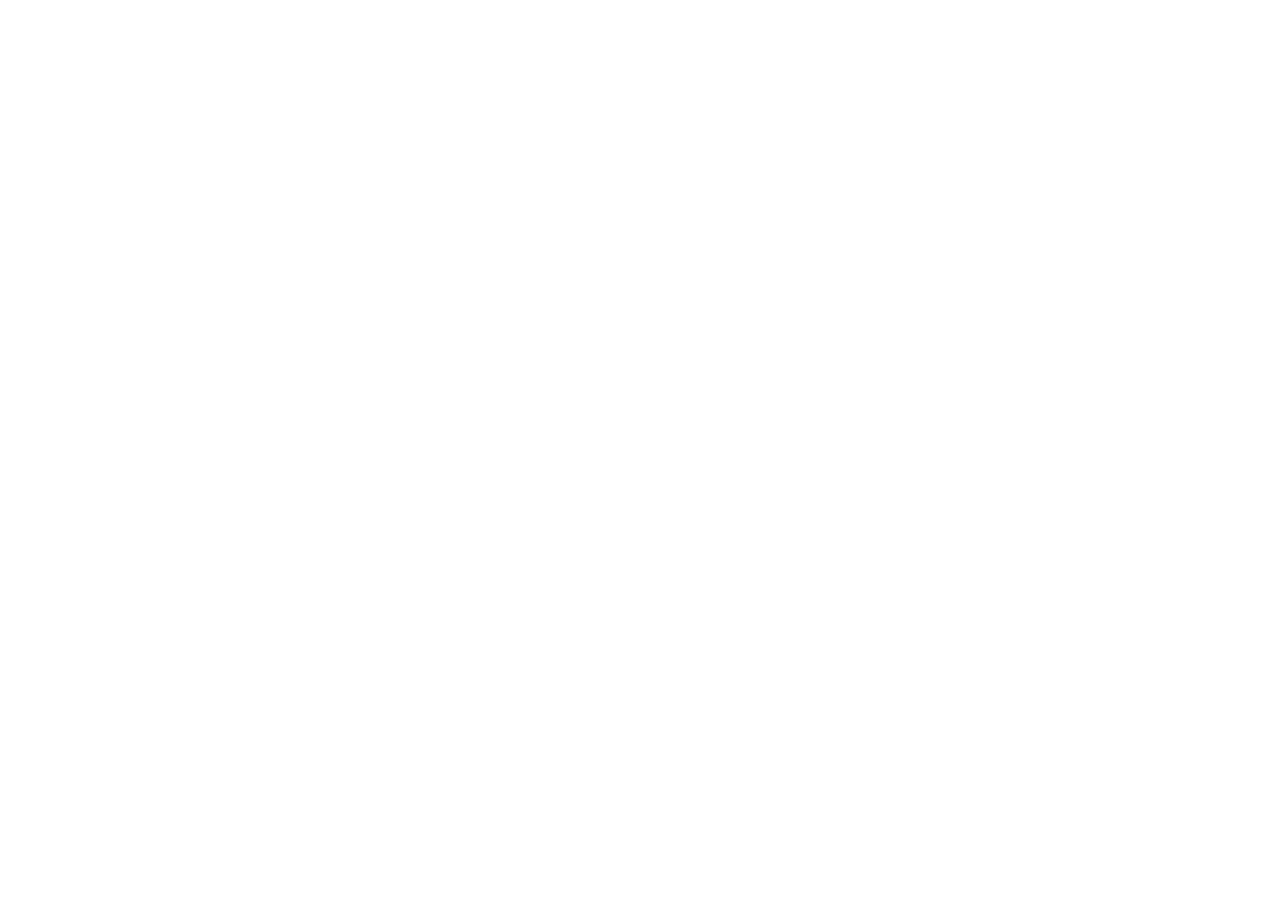
==== index.html @ 4f8b7af9 "Create Branch Development" ====
<!DOCTYPE html>
<html lang="en">
  <head>
    <meta charset="UTF-8" />
    <meta http-equiv="X-UA-Compatible" content="IE=edge" />
    <meta name="viewport" content="width=device-width, initial-scale=1.0" />
    <title>Document</title>
  </head>
  <body></body>
</html>
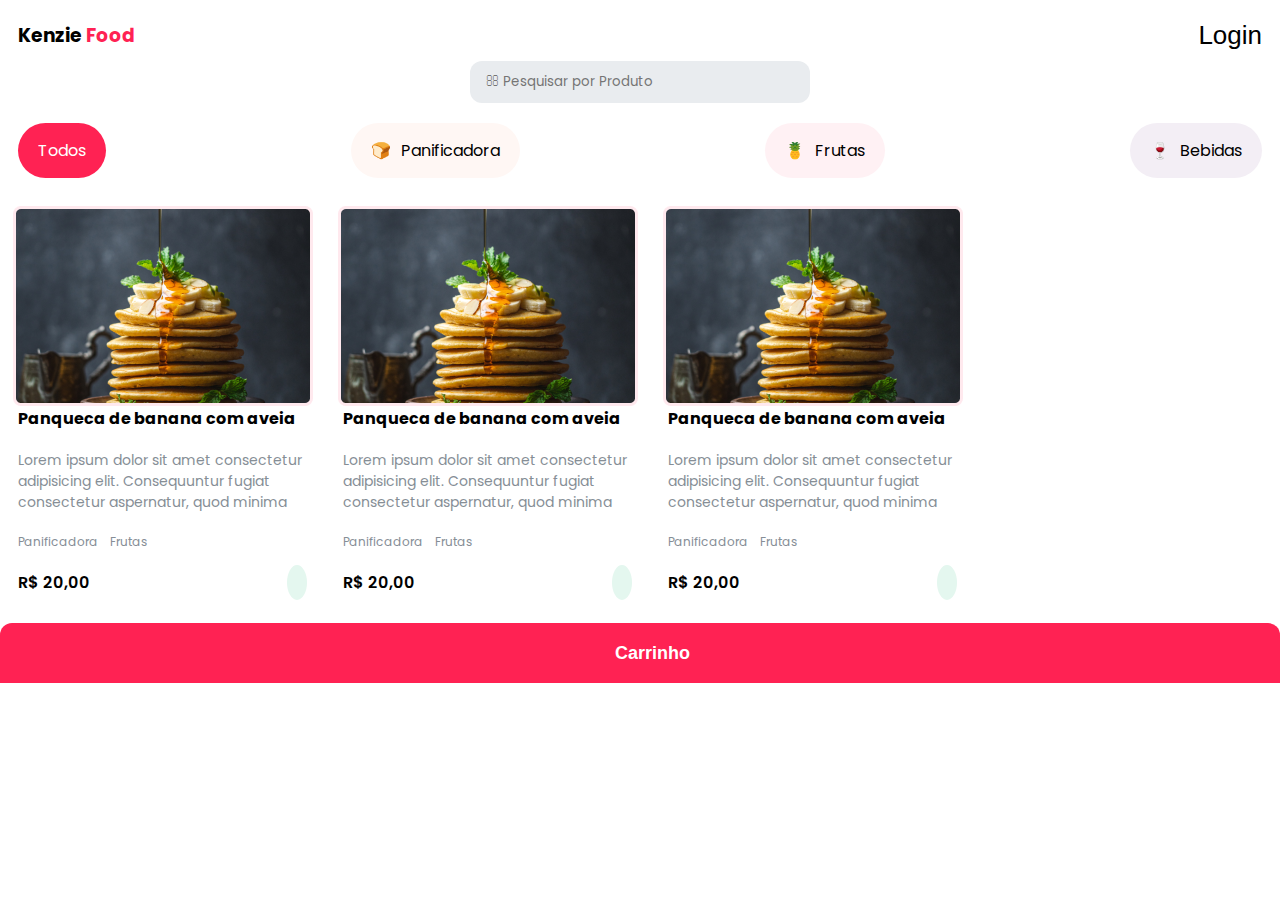
==== commit e22a6662: "Merge pull request #1 from Kenzie-Academy-Brasil-Developers/feature_HTML" ====
--- a/index.html
+++ b/index.html
@@ -4,7 +4,189 @@
     <meta charset="UTF-8" />
     <meta http-equiv="X-UA-Compatible" content="IE=edge" />
     <meta name="viewport" content="width=device-width, initial-scale=1.0" />
-    <title>Document</title>
+    <link
+      rel="stylesheet"
+      href="https://cdnjs.cloudflare.com/ajax/libs/font-awesome/6.1.1/css/all.min.css"
+      integrity="sha512-KfkfwYDsLkIlwQp6LFnl8zNdLGxu9YAA1QvwINks4PhcElQSvqcyVLLD9aMhXd13uQjoXtEKNosOWaZqXgel0g=="
+      crossorigin="anonymous"
+      referrerpolicy="no-referrer"
+    />
+    <link rel="stylesheet" href="./src/styles/style.css" />
+    <title>CAPSTONE_M2</title>
   </head>
-  <body></body>
+  <body>
+    <header class="header">
+      <nav class="nav">
+        <div class="logo-container">
+          <h3 class="logo">Kenzie <span class="span-logo">Food</span></h3>
+          <button class="menu menu-login" id="menu-mobile">Login
+          </button>
+        </div>
+        <div class="search">
+          <form action="submit" class="form-search" id="form-search">
+            <input
+              type="text"
+              class="input-search"
+              placeholder="&#xF002; Pesquisar por Produto"
+              style="font-family: 'Poppins', FontAwesome"
+            />
+          </form>
+        </div>
+        <div class="filters">
+          <a class="filter selected" id="todos">Todos</a>
+          <a class="filter" id="panificadora"><span>&#127838;</span>Panificadora</a>
+          <a class="filter" id="frutas"><span>&#127821;</span>Frutas</a>
+          <a class="filter" id="bebidas"><span>&#x1F377;</span>Bebidas</a>
+        </div>
+      </nav>
+    </header>
+
+    <main class="" id="main">
+      <section id="products-display" class="products-display"> <!-- Produtos serao criados dentro deste div pelo DOM  -->
+        <div class="product">
+          <div class="product-image-container">
+            <img src="./src/img/Frame 5.png" alt="" class="product-image"/>
+          </div>
+          <div class="product-details">
+            <h4 class="product-title">Panqueca de banana com aveia</h4>
+            <p class="product-description">
+              Lorem ipsum dolor sit amet consectetur adipisicing elit. Consequuntur fugiat
+              consectetur aspernatur, quod minima
+            </p>
+            <ul class="product-categories">
+              <li class="product-category">Panificadora</li>
+              <li class="product-category">Frutas</li>
+            </ul>
+            <div class="product-purcharse">
+              <small class="product-price">R$ 20,00</small>
+              <button class="btn-addToCart" id="btn-addToCart"><i  class="fas fa-shopping-cart product-cart"></i></i>
+            </div>
+          </div>
+        </div>
+
+        <div class="product">
+          <div class="product-image-container">
+            <img src="./src/img/Frame 5.png" alt="" class="product-image"/>
+          </div>
+          <div class="product-details">
+            <h4 class="product-title">Panqueca de banana com aveia</h4>
+            <p class="product-description">
+              Lorem ipsum dolor sit amet consectetur adipisicing elit. Consequuntur fugiat
+              consectetur aspernatur, quod minima
+            </p>
+            <ul class="product-categories">
+              <li class="product-category">Panificadora</li>
+              <li class="product-category">Frutas</li>
+            </ul>
+            <div class="product-purcharse">
+              <small class="product-price">R$ 20,00</small>
+              <button class="btn-addToCart" id="btn-addToCart"><i  class="fas fa-shopping-cart product-cart"></i></i>
+            </div>
+          </div>
+        </div>
+
+        <div class="product">
+          <div class="product-image-container">
+            <img src="./src/img/Frame 5.png" alt="" class="product-image"/>
+          </div>
+          <div class="product-details">
+            <h4 class="product-title">Panqueca de banana com aveia</h4>
+            <p class="product-description">
+              Lorem ipsum dolor sit amet consectetur adipisicing elit. Consequuntur fugiat
+              consectetur aspernatur, quod minima
+            </p>
+            <ul class="product-categories">
+              <li class="product-category">Panificadora</li>
+              <li class="product-category">Frutas</li>
+            </ul>
+            <div class="product-purcharse">
+              <small class="product-price">R$ 20,00</small>
+              <button class="btn-addToCart" id="IDDOPRODUTO"><i  class="fas fa-shopping-cart product-cart"></i></i>
+            </div>
+          </div>
+        </div>
+      </section>
+
+      <aside class="shopping-cart" id="shopping-cart">
+        <div class="shopping-cart-container">
+          <div class="shopping-cart-title">
+            <i  class="fas fa-shopping-cart shopping-cart-icon"></i>
+            <small class="shopping-cart-small">Carrinho</small>
+            <button id="btn-close-cart"><i class="fa-solid fa-xmark shopping-cart-close"></i></button>
+          </div>
+
+          <div class="shopping-cart-products"> <!-- Produtos serao criados dentro deste div pelo DOM  -->
+            <div class="shopping-cart-product">
+              <div class="shopping-div-img">
+                <img src="./src/img/Frame 5.png" alt="" class="cart-product-img">
+              </div>
+
+              <div class="shopping-div-details">
+              <h4 class="cart-product-title">Panqueca de banana</h4>
+              <p class="cart-product-category">Panificadora</p>
+              <small class="cart-product-price">R$20,00</small>
+              </div>
+
+              <div class="shopping-div-delete">
+                <button class="remove-from-cart" id="IDDOPRODUTO"><i class="fa fa-trash"></i></button>
+                <input type="number" value="1" onkeydown="return false" class="input-cart-product" id="inputIDDOPRODUTO" min="1" max="10">
+              </div>
+            </div>
+
+            <div class="shopping-cart-product">
+              <div class="shopping-div-img">
+                <img src="./src/img/Frame 5.png" alt="" class="cart-product-img">
+              </div>
+
+              <div class="shopping-div-details">
+              <h4 class="cart-product-title">Panqueca de banana</h4>
+              <p class="cart-product-category">Panificadora</p>
+              <small class="cart-product-price">R$20,00</small>
+              </div>
+
+              <div class="shopping-div-delete">
+                <button class="remove-from-cart" id="IDDOPRODUTO"><i class="fa fa-trash"></i></button>
+                <input type="number" value="1" onkeydown="return false" class="input-cart-product" id="inputIDDOPRODUTO" min="1" max="10">
+              </div>
+            </div>
+
+            <div class="shopping-cart-product">
+              <div class="shopping-div-img">
+                <img src="./src/img/Frame 5.png" alt="" class="cart-product-img">
+              </div>
+
+              <div class="shopping-div-details">
+              <h4 class="cart-product-title">Panqueca de banana</h4>
+              <p class="cart-product-category">Panificadora</p>
+              <small class="cart-product-price">R$20,00</small>
+              </div>
+
+              <div class="shopping-div-delete">
+                <button class="remove-from-cart" id="IDDOPRODUTO"><i class="fa fa-trash"></i></button>
+                <input type="number" value="1" onkeydown="return false" class="input-cart-product" id="inputIDDOPRODUTO" min="1" max="10">
+              </div>
+            </div>
+          </div>
+
+          <div class="shopping-amount">
+            <small>Quantidade:</small>
+            <span>10</span>
+          </div>
+
+          <div class="shopping-value">
+            <small>Valor:</small>
+            <span>R$ 200,00</span>
+          </div>
+        </div>
+      </aside>
+
+      <button class="btn-show-cart" id="btn-show-cart">
+        <i  class="fas fa-shopping-cart btn-cart-icon"></i>
+        <small class="btn-cart-small">Carrinho</small>
+      </button>
+    </main>
+
+    <!-- <header class="header-desktop"></header>  sei n se vai precisar-->
+    <script src="./src/script/script.js"></script>
+  </body>
 </html>
--- a/src/styles/style.css
+++ b/src/styles/style.css
@@ -0,0 +1,380 @@
+@import url('https://fonts.googleapis.com/css2?family=Poppins:ital,wght@0,100;0,200;0,300;0,400;0,600;0,700;1,300;1,500&display=swap');
+
+* {
+  padding: 0;
+  margin: 0;
+  border: 0;
+  box-sizing: border-box;
+  text-decoration: none;
+  list-style-type: none;
+}
+
+*::-webkit-scrollbar {
+  width: 8px;
+}
+
+*::-webkit-scrollbar-thumb {
+  background-color: #777;
+}
+
+body {
+  font-family: 'Poppins', sans-serif;
+  height: 100vh;
+}
+
+/* Mobile */
+
+.nav {
+  width: 100%;
+  display: flex;
+  flex-direction: column;
+  justify-content: center;
+  align-items: flex-start;
+}
+
+.logo-container {
+  width: 100%;
+  padding: 20px 18px 10px 18px;
+  display: flex;
+  justify-content: space-between;
+  align-items: center;
+  text-align: center;
+}
+
+.logo-container .span-logo {
+  color: #ff2253;
+}
+/* ---------------------------------------estilizar esse btn */
+.menu-login {
+  font-size: 26px;
+  background-color: #fff;
+}
+
+.search {
+  display: flex;
+  justify-content: center;
+  align-items: center;
+  width: 100%;
+}
+
+.search .input-search {
+  background: #e9ecef;
+  padding: 11px 16px;
+  border-radius: 12px;
+  width: 340px;
+}
+
+.filters {
+  width: 100%;
+  padding: 20px 18px 10px 18px;
+  display: flex;
+  flex-wrap: nowrap;
+  justify-content: space-between;
+  align-items: center;
+  text-align: center;
+  gap: 15px;
+  overflow-y: hidden;
+}
+
+.filters::-webkit-scrollbar {
+  display: none;
+}
+
+.filters .filter {
+  display: flex;
+  gap: 10px;
+  padding: 15px 20px;
+  border-radius: 32px;
+}
+
+.filters .filter.selected {
+  background-color: #ff2253;
+  color: #fff;
+}
+
+.filters #panificadora {
+  background-color: #fff7f4;
+}
+.filters #frutas {
+  background-color: #fff1f4;
+}
+.filters #bebidas {
+  background-color: #f3eef5;
+}
+
+/* ----------------------------Main--------------------------------------- */
+
+.products-display {
+  display: flex;
+  justify-content: flex-start;
+  align-items: center;
+  overflow-y: hidden;
+}
+
+.products-display::-webkit-scrollbar {
+  display: none;
+}
+
+.product {
+  display: flex;
+  flex-direction: column;
+  justify-content: flex-start;
+  width: 325px;
+  height: 425px;
+  padding: 18px;
+}
+
+.product .product-image-container {
+  display: flex;
+  align-items: center;
+  justify-content: center;
+  max-width: 300px;
+  height: 200px;
+  border: 3px #ffe9ee solid;
+  border-radius: 8px;
+}
+
+.product .product-image {
+  max-width: 300px;
+  object-fit: cover;
+}
+
+.product-details {
+  height: 100%;
+  display: flex;
+  flex-direction: column;
+  justify-content: space-between;
+  gap: 5px;
+}
+
+.product-title {
+  font-size: 16px;
+}
+
+.product-description {
+  font-size: 14px;
+  color: #868e96;
+}
+
+.product-categories {
+  display: flex;
+  flex-wrap: wrap;
+  justify-content: flex-start;
+  align-items: center;
+  gap: 12px;
+  font-size: 12px;
+  color: #868e96;
+}
+
+.product-purcharse {
+  display: flex;
+  justify-content: space-between;
+  align-items: center;
+}
+
+.product-price {
+  font-size: 16px;
+  font-weight: 600;
+}
+
+.product-cart {
+  cursor: pointer;
+  color: #0ca678;
+  background: #e4f7ef;
+  padding: 10px;
+  border-radius: 50%;
+}
+
+.btn-addToCart {
+  background-color: #fff;
+}
+
+/* ---------------------Btn Cart -------------------- */
+
+.btn-show-cart {
+  border-top-right-radius: 12px;
+  border-top-left-radius: 12px;
+  margin-top: 10px;
+  width: 100%;
+  display: flex;
+  justify-content: center;
+  align-items: center;
+  height: 60px;
+  background-color: #ff2253;
+  gap: 25px;
+  cursor: pointer;
+}
+
+.btn-cart-small,
+.shopping-cart-small {
+  color: #fff;
+  font-size: 18px;
+  font-weight: 600;
+}
+
+.btn-cart-icon,
+.shopping-cart-icon {
+  color: #fff;
+}
+
+/* ------------------ Aside shopping cart --------------------- */
+
+.shopping-cart {
+  display: none;
+}
+
+.shopping-cart-container {
+  background-color: #fff;
+  width: 345px;
+  display: flex;
+  flex-direction: column;
+  gap: 5px;
+  border-top-right-radius: 16px;
+  border-top-left-radius: 16px;
+}
+
+.shopping-cart-title {
+  background-color: #ff2253;
+  padding: 0 22px;
+  width: 345px;
+  height: 60px;
+  display: flex;
+  justify-content: flex-start;
+  align-items: center;
+  gap: 15px;
+  border-top-right-radius: 16px;
+  border-top-left-radius: 16px;
+}
+
+.shopping-cart-small {
+  flex: 1;
+}
+
+#btn-close-cart {
+  background: transparent;
+}
+
+.shopping-cart-close {
+  font-size: 32px;
+  cursor: pointer;
+  color: #000;
+}
+
+/* shopping cart products */
+
+.shopping-cart-products {
+  scrollbar-color: hidden;
+  overflow-x: hidden;
+  height: 360px;
+  display: flex;
+  flex-direction: column;
+  gap: 8px;
+  width: 345px;
+  scrollbar-width: thin;
+}
+
+.shopping-cart-product {
+  display: flex;
+  justify-content: space-between;
+  align-items: center;
+  gap: 50px;
+}
+
+.shopping-div-img {
+  width: 75px;
+  height: 75px;
+}
+
+.cart-product-img {
+  width: 75px;
+  height: 75px;
+}
+
+.shopping-div-details {
+  display: flex;
+  flex-direction: column;
+  justify-content: space-between;
+  align-items: flex-start;
+  height: 100%;
+}
+.cart-product-title {
+  font-size: 14px;
+}
+
+.cart-product-category {
+  color: #868e96;
+  font-size: 12px;
+}
+
+.cart-product-price {
+  font-size: 14px;
+  font-weight: 400;
+}
+
+.shopping-div-delete {
+  height: 100%;
+  display: flex;
+  flex-direction: column;
+  align-items: flex-end;
+  justify-content: space-between;
+}
+
+.remove-from-cart {
+  padding: 8px 4px;
+  font-size: 18px;
+  background-color: #fff;
+  color: #868e96;
+}
+
+.input-cart-product {
+  margin-right: 3px;
+  border-radius: 5px;
+  border: 3px solid #000;
+  background-color: #d4d4d4;
+}
+
+input[type='number']::-webkit-inner-spin-button,
+input[type='number']::-webkit-outer-spin-button {
+  opacity: 1;
+}
+
+/* Shopping value / amount */
+
+.shopping-amount,
+.shopping-value {
+  background-color: #fff;
+  font-weight: 600;
+  font-size: 18px;
+  display: flex;
+  justify-content: space-between;
+  align-items: center;
+  text-align: center;
+  padding: 20px 18px;
+  max-width: 100%;
+}
+
+.shopping-amount {
+  background-color: #f8f9fa;
+}
+
+/* --------- Menu setting for mobile acionando toggle -----------*/
+
+.shopping-cart.mobile {
+  position: fixed;
+  display: inherit;
+  top: 50%;
+  left: 50%;
+  transform: translate(-50%, -50%);
+  z-index: 5;
+}
+
+main.mobile::before {
+  content: '';
+  top: 0;
+  left: 0;
+  position: fixed;
+  width: 100%;
+  height: 100%;
+  background-color: #000;
+  opacity: 0.6;
+}
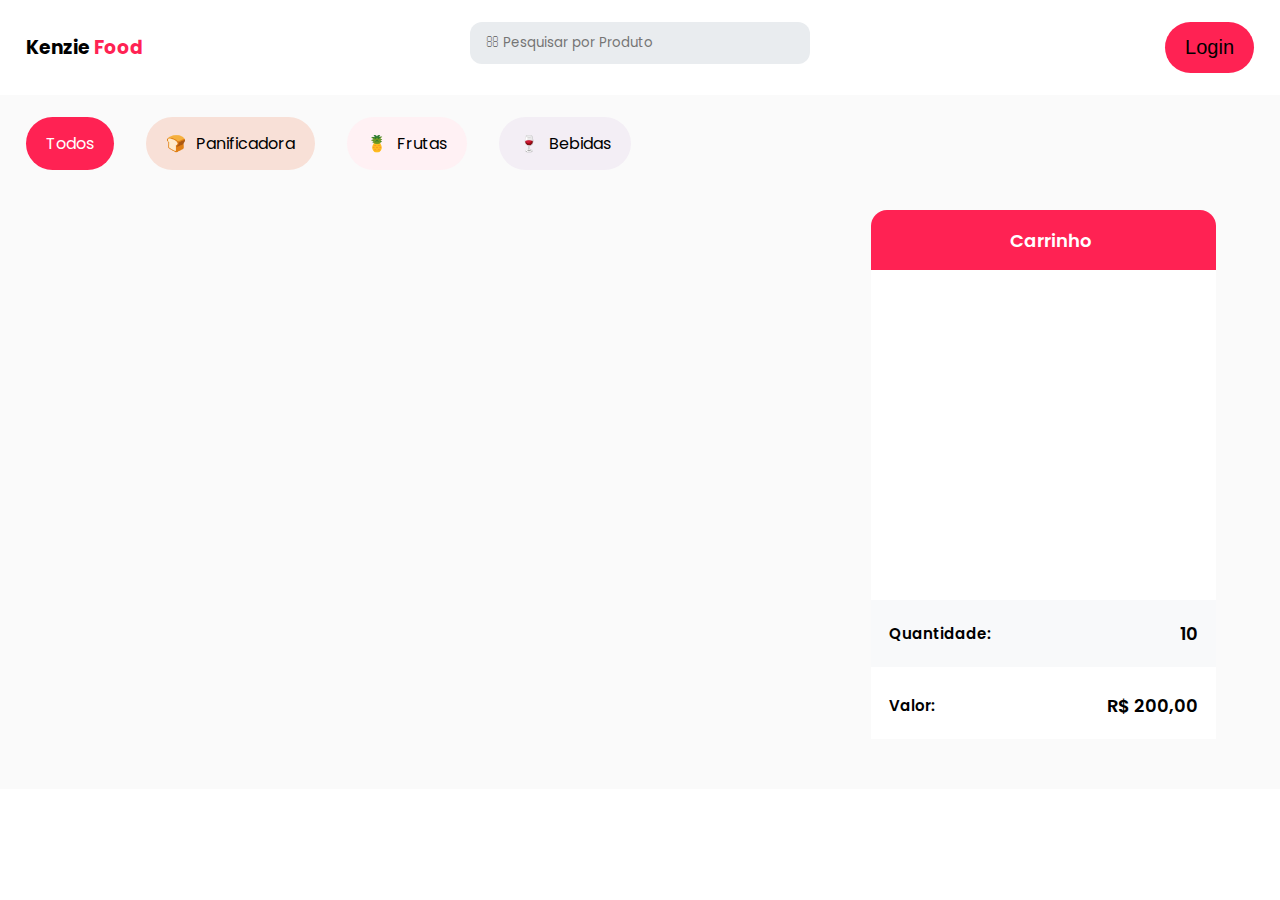
==== commit daafbf39: "Adicionado CSS para responsividade na versao Desktop" ====
--- a/index.html
+++ b/index.html
@@ -19,8 +19,7 @@
       <nav class="nav">
         <div class="logo-container">
           <h3 class="logo">Kenzie <span class="span-logo">Food</span></h3>
-          <button class="menu menu-login" id="menu-mobile">Login
-          </button>
+          <button class="menu menu-login" id="menu-mobile">Login</button>
         </div>
         <div class="search">
           <form action="submit" class="form-search" id="form-search">
@@ -41,9 +40,11 @@
       </nav>
     </header>
 
-    <main class="" id="main">
-      <section id="products-display" class="products-display"> <!-- Produtos serao criados dentro deste div pelo DOM  -->
-        <div class="product">
+    <main class="main" id="main">
+      <section id="products-display" class="products-display">
+        <!-- Produtos serao criados dentro deste div pelo DOM  -->
+        <!-- EXMPLO HTML  -->
+        <!-- <div class="product">
           <div class="product-image-container">
             <img src="./src/img/Frame 5.png" alt="" class="product-image"/>
           </div>
@@ -62,61 +63,23 @@
               <button class="btn-addToCart" id="btn-addToCart"><i  class="fas fa-shopping-cart product-cart"></i></i>
             </div>
           </div>
-        </div>
-
-        <div class="product">
-          <div class="product-image-container">
-            <img src="./src/img/Frame 5.png" alt="" class="product-image"/>
-          </div>
-          <div class="product-details">
-            <h4 class="product-title">Panqueca de banana com aveia</h4>
-            <p class="product-description">
-              Lorem ipsum dolor sit amet consectetur adipisicing elit. Consequuntur fugiat
-              consectetur aspernatur, quod minima
-            </p>
-            <ul class="product-categories">
-              <li class="product-category">Panificadora</li>
-              <li class="product-category">Frutas</li>
-            </ul>
-            <div class="product-purcharse">
-              <small class="product-price">R$ 20,00</small>
-              <button class="btn-addToCart" id="btn-addToCart"><i  class="fas fa-shopping-cart product-cart"></i></i>
-            </div>
-          </div>
-        </div>
-
-        <div class="product">
-          <div class="product-image-container">
-            <img src="./src/img/Frame 5.png" alt="" class="product-image"/>
-          </div>
-          <div class="product-details">
-            <h4 class="product-title">Panqueca de banana com aveia</h4>
-            <p class="product-description">
-              Lorem ipsum dolor sit amet consectetur adipisicing elit. Consequuntur fugiat
-              consectetur aspernatur, quod minima
-            </p>
-            <ul class="product-categories">
-              <li class="product-category">Panificadora</li>
-              <li class="product-category">Frutas</li>
-            </ul>
-            <div class="product-purcharse">
-              <small class="product-price">R$ 20,00</small>
-              <button class="btn-addToCart" id="IDDOPRODUTO"><i  class="fas fa-shopping-cart product-cart"></i></i>
-            </div>
-          </div>
-        </div>
+        </div> -->
       </section>
 
       <aside class="shopping-cart" id="shopping-cart">
         <div class="shopping-cart-container">
           <div class="shopping-cart-title">
-            <i  class="fas fa-shopping-cart shopping-cart-icon"></i>
+            <i class="fas fa-shopping-cart shopping-cart-icon"></i>
             <small class="shopping-cart-small">Carrinho</small>
-            <button id="btn-close-cart"><i class="fa-solid fa-xmark shopping-cart-close"></i></button>
+            <button id="btn-close-cart">
+              <i class="fa-solid fa-xmark shopping-cart-close"></i>
+            </button>
           </div>
 
-          <div class="shopping-cart-products"> <!-- Produtos serao criados dentro deste div pelo DOM  -->
-            <div class="shopping-cart-product">
+          <div class="shopping-cart-products">
+            <!-- Produtos serao criados dentro deste div pelo DOM  -->
+            <!-- EXEMPLO HTML  -->
+            <!-- <div class="shopping-cart-product">
               <div class="shopping-div-img">
                 <img src="./src/img/Frame 5.png" alt="" class="cart-product-img">
               </div>
@@ -129,62 +92,29 @@
 
               <div class="shopping-div-delete">
                 <button class="remove-from-cart" id="IDDOPRODUTO"><i class="fa fa-trash"></i></button>
-                <input type="number" value="1" onkeydown="return false" class="input-cart-product" id="inputIDDOPRODUTO" min="1" max="10">
               </div>
-            </div>
-
-            <div class="shopping-cart-product">
-              <div class="shopping-div-img">
-                <img src="./src/img/Frame 5.png" alt="" class="cart-product-img">
-              </div>
-
-              <div class="shopping-div-details">
-              <h4 class="cart-product-title">Panqueca de banana</h4>
-              <p class="cart-product-category">Panificadora</p>
-              <small class="cart-product-price">R$20,00</small>
-              </div>
-
-              <div class="shopping-div-delete">
-                <button class="remove-from-cart" id="IDDOPRODUTO"><i class="fa fa-trash"></i></button>
-                <input type="number" value="1" onkeydown="return false" class="input-cart-product" id="inputIDDOPRODUTO" min="1" max="10">
-              </div>
-            </div>
-
-            <div class="shopping-cart-product">
-              <div class="shopping-div-img">
-                <img src="./src/img/Frame 5.png" alt="" class="cart-product-img">
-              </div>
-
-              <div class="shopping-div-details">
-              <h4 class="cart-product-title">Panqueca de banana</h4>
-              <p class="cart-product-category">Panificadora</p>
-              <small class="cart-product-price">R$20,00</small>
-              </div>
-
-              <div class="shopping-div-delete">
-                <button class="remove-from-cart" id="IDDOPRODUTO"><i class="fa fa-trash"></i></button>
-                <input type="number" value="1" onkeydown="return false" class="input-cart-product" id="inputIDDOPRODUTO" min="1" max="10">
-              </div>
-            </div>
+            </div> -->
           </div>
 
           <div class="shopping-amount">
             <small>Quantidade:</small>
-            <span>10</span>
+            <span id="span-amount">10</span>
           </div>
 
           <div class="shopping-value">
             <small>Valor:</small>
-            <span>R$ 200,00</span>
+            <span id="span-value">R$ 200,00</span>
           </div>
         </div>
       </aside>
 
       <button class="btn-show-cart" id="btn-show-cart">
-        <i  class="fas fa-shopping-cart btn-cart-icon"></i>
+        <i class="fas fa-shopping-cart btn-cart-icon"></i>
         <small class="btn-cart-small">Carrinho</small>
       </button>
     </main>
+
+    <footer></footer>
 
     <!-- <header class="header-desktop"></header>  sei n se vai precisar-->
     <script src="./src/script/script.js"></script>
--- a/src/styles/style.css
+++ b/src/styles/style.css
@@ -44,10 +44,18 @@
 .logo-container .span-logo {
   color: #ff2253;
 }
-/* ---------------------------------------estilizar esse btn */
+
 .menu-login {
+  padding: 14px 20px;
+  border-radius: 32px;
+  cursor: pointer;
   font-size: 26px;
-  background-color: #fff;
+  background-color: #ff2253;
+  transition: all 0.8s;
+}
+
+.menu-login:hover {
+  color: #fff;
 }
 
 .search {
@@ -81,9 +89,10 @@
 }
 
 .filters .filter {
+  cursor: pointer;
   display: flex;
   gap: 10px;
-  padding: 15px 20px;
+  padding: 14px 20px;
   border-radius: 32px;
 }
 
@@ -120,7 +129,7 @@
   flex-direction: column;
   justify-content: flex-start;
   width: 325px;
-  height: 425px;
+  height: 420px;
   padding: 18px;
 }
 
@@ -192,14 +201,15 @@
 /* ---------------------Btn Cart -------------------- */
 
 .btn-show-cart {
+  position: fixed;
+  bottom: 0;
   border-top-right-radius: 12px;
   border-top-left-radius: 12px;
-  margin-top: 10px;
   width: 100%;
   display: flex;
   justify-content: center;
   align-items: center;
-  height: 60px;
+  height: 56px;
   background-color: #ff2253;
   gap: 25px;
   cursor: pointer;
@@ -226,6 +236,7 @@
 .shopping-cart-container {
   background-color: #fff;
   width: 345px;
+  max-height: 570px;
   display: flex;
   flex-direction: column;
   gap: 5px;
@@ -359,7 +370,7 @@
 
 /* --------- Menu setting for mobile acionando toggle -----------*/
 
-.shopping-cart.mobile {
+.shopping-cart.show {
   position: fixed;
   display: inherit;
   top: 50%;
@@ -376,5 +387,123 @@
   width: 100%;
   height: 100%;
   background-color: #000;
-  opacity: 0.6;
-}
+  opacity: 0.8;
+}
+
+/* -------------------------------Footer------------------ */
+
+footer {
+  height: 80px;
+}
+
+/* --------------------------------- Desktop */
+
+@media (min-width: 764px) {
+  /* NAV ------------------------------- */
+  .nav {
+    position: relative;
+  }
+
+  .logo-container {
+    width: 100%;
+    padding: 22px 26px;
+  }
+
+  .menu-login {
+    font-size: 20px;
+    padding: 14px 20px;
+    cursor: pointer;
+    transition: all 0.8s;
+  }
+
+  .menu-login:hover {
+    color: #fff;
+  }
+
+  .search {
+    top: 22px;
+    position: absolute;
+    left: 30%;
+    width: 40%;
+  }
+
+  .filters {
+    background-color: #fafafa;
+    padding: 22px 26px;
+    justify-content: flex-start;
+    gap: 32px;
+  }
+
+  .filters #panificadora {
+    background-color: #f8e0d7;
+    transition: all 0.8s;
+  }
+  .filters #panificadora:hover {
+    background-color: #f4cabb;
+  }
+  .filters #frutas:hover {
+    transition: all 0.8s;
+    background-color: #f9d0d9;
+  }
+  .filters #bebidas:hover {
+    transition: all 0.8s;
+    background-color: #e8caf4;
+  }
+
+  /* Products ----------------------------------- */
+
+  .main {
+    background-color: #fafafa;
+    display: flex;
+  }
+
+  .products-display {
+    flex-wrap: wrap;
+    gap: 26px;
+    width: 66%;
+    margin-left: 26px;
+  }
+
+  .shopping-cart {
+    margin-top: 18px;
+    position: sticky;
+    display: inline-block;
+  }
+
+  .shopping-cart-title {
+    justify-content: center;
+  }
+
+  .shopping-cart-small {
+    flex: 0;
+  }
+
+  .shopping-cart-product {
+    padding: 8px 10px;
+  }
+
+  .shopping-cart-products {
+    max-height: 320px;
+    padding: 8px 10px;
+  }
+
+  #btn-show-cart {
+    display: none;
+  }
+
+  #btn-close-cart {
+    display: none;
+  }
+
+  .btn-addToCart {
+    background-color: #fafafa;
+  }
+  .remove-from-cart {
+    cursor: pointer;
+  }
+
+  footer {
+    background-color: #fafafa;
+    height: 50px;
+  }
+}
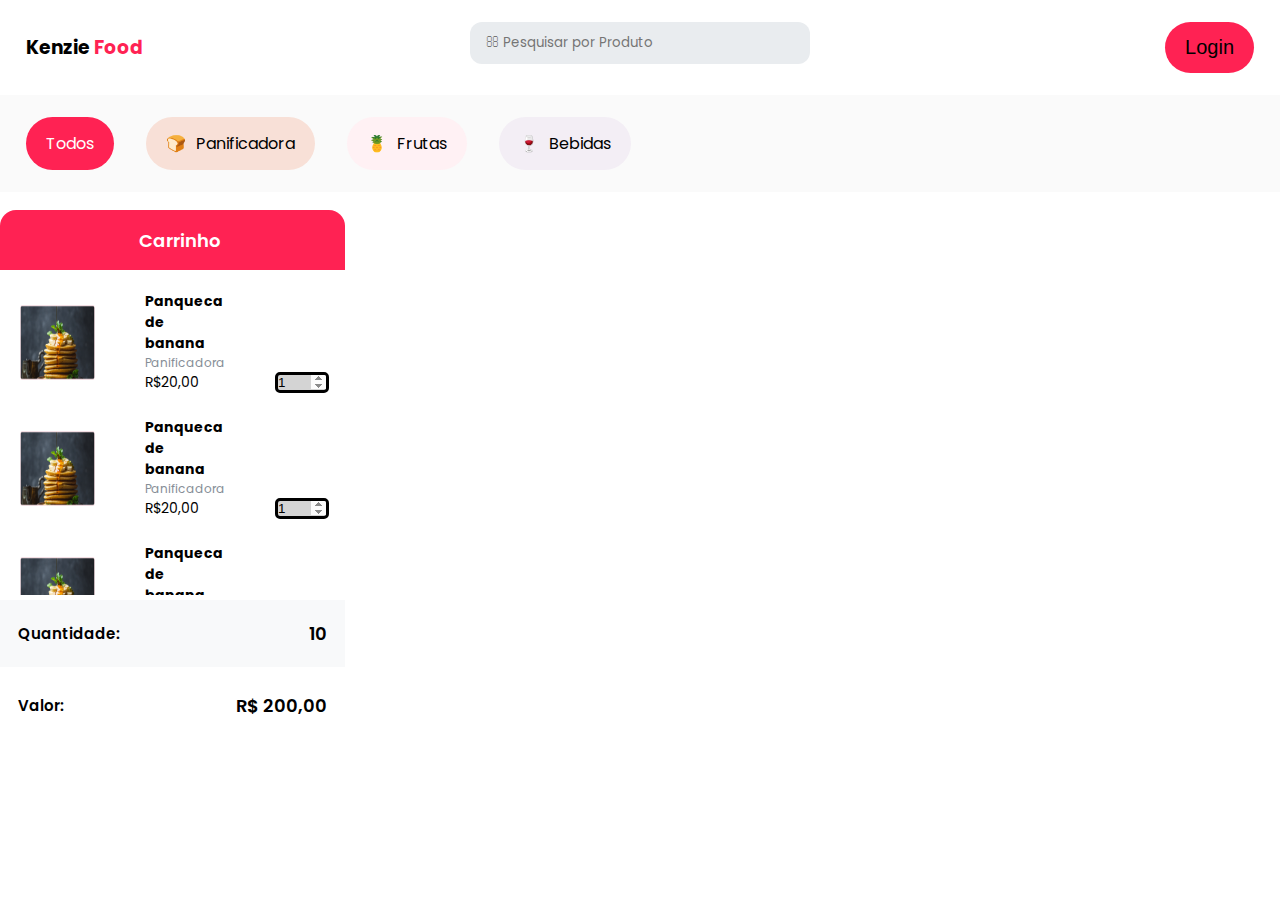
==== commit 8a4db15c: "feat: criação da requisição da api e criação do template" ====
--- a/index.html
+++ b/index.html
@@ -19,7 +19,8 @@
       <nav class="nav">
         <div class="logo-container">
           <h3 class="logo">Kenzie <span class="span-logo">Food</span></h3>
-          <button class="menu menu-login" id="menu-mobile">Login</button>
+          <button class="menu menu-login" id="menu-mobile">Login
+          </button>
         </div>
         <div class="search">
           <form action="submit" class="form-search" id="form-search">
@@ -40,14 +41,12 @@
       </nav>
     </header>
 
-    <main class="main" id="main">
-      <section id="products-display" class="products-display">
-        <!-- Produtos serao criados dentro deste div pelo DOM  -->
-        <!-- EXMPLO HTML  -->
+    <main class="" id="main">
+      <section id="products-display" class="products-display"> <!-- Produtos serao criados dentro deste div pelo DOM  -->
         <!-- <div class="product">
-          <div class="product-image-container">
+          <figure class="product-image-container">
             <img src="./src/img/Frame 5.png" alt="" class="product-image"/>
-          </div>
+          </figure>
           <div class="product-details">
             <h4 class="product-title">Panqueca de banana com aveia</h4>
             <p class="product-description">
@@ -60,26 +59,23 @@
             </ul>
             <div class="product-purcharse">
               <small class="product-price">R$ 20,00</small>
-              <button class="btn-addToCart" id="btn-addToCart"><i  class="fas fa-shopping-cart product-cart"></i></i>
+              <button class="btn-addToCart" id="IDDOPRODUTO"><i  class="fas fa-shopping-cart product-cart"></i></i>
             </div>
           </div>
-        </div> -->
+        </div>
+ -->
       </section>
 
       <aside class="shopping-cart" id="shopping-cart">
         <div class="shopping-cart-container">
           <div class="shopping-cart-title">
-            <i class="fas fa-shopping-cart shopping-cart-icon"></i>
+            <i  class="fas fa-shopping-cart shopping-cart-icon"></i>
             <small class="shopping-cart-small">Carrinho</small>
-            <button id="btn-close-cart">
-              <i class="fa-solid fa-xmark shopping-cart-close"></i>
-            </button>
+            <button id="btn-close-cart"><i class="fa-solid fa-xmark shopping-cart-close"></i></button>
           </div>
 
-          <div class="shopping-cart-products">
-            <!-- Produtos serao criados dentro deste div pelo DOM  -->
-            <!-- EXEMPLO HTML  -->
-            <!-- <div class="shopping-cart-product">
+          <div class="shopping-cart-products"> <!-- Produtos serao criados dentro deste div pelo DOM  -->
+            <div class="shopping-cart-product">
               <div class="shopping-div-img">
                 <img src="./src/img/Frame 5.png" alt="" class="cart-product-img">
               </div>
@@ -92,31 +88,64 @@
 
               <div class="shopping-div-delete">
                 <button class="remove-from-cart" id="IDDOPRODUTO"><i class="fa fa-trash"></i></button>
+                <input type="number" value="1" onkeydown="return false" class="input-cart-product" id="inputIDDOPRODUTO" min="1" max="10">
               </div>
-            </div> -->
+            </div>
+
+            <div class="shopping-cart-product">
+              <div class="shopping-div-img">
+                <img src="./src/img/Frame 5.png" alt="" class="cart-product-img">
+              </div>
+
+              <div class="shopping-div-details">
+              <h4 class="cart-product-title">Panqueca de banana</h4>
+              <p class="cart-product-category">Panificadora</p>
+              <small class="cart-product-price">R$20,00</small>
+              </div>
+
+              <div class="shopping-div-delete">
+                <button class="remove-from-cart" id="IDDOPRODUTO"><i class="fa fa-trash"></i></button>
+                <input type="number" value="1" onkeydown="return false" class="input-cart-product" id="inputIDDOPRODUTO" min="1" max="10">
+              </div>
+            </div>
+
+            <div class="shopping-cart-product">
+              <div class="shopping-div-img">
+                <img src="./src/img/Frame 5.png" alt="" class="cart-product-img">
+              </div>
+
+              <div class="shopping-div-details">
+              <h4 class="cart-product-title">Panqueca de banana</h4>
+              <p class="cart-product-category">Panificadora</p>
+              <small class="cart-product-price">R$20,00</small>
+              </div>
+
+              <div class="shopping-div-delete">
+                <button class="remove-from-cart" id="IDDOPRODUTO"><i class="fa fa-trash"></i></button>
+                <input type="number" value="1" onkeydown="return false" class="input-cart-product" id="inputIDDOPRODUTO" min="1" max="10">
+              </div>
+            </div>
           </div>
 
           <div class="shopping-amount">
             <small>Quantidade:</small>
-            <span id="span-amount">10</span>
+            <span>10</span>
           </div>
 
           <div class="shopping-value">
             <small>Valor:</small>
-            <span id="span-value">R$ 200,00</span>
+            <span>R$ 200,00</span>
           </div>
         </div>
       </aside>
 
       <button class="btn-show-cart" id="btn-show-cart">
-        <i class="fas fa-shopping-cart btn-cart-icon"></i>
+        <i  class="fas fa-shopping-cart btn-cart-icon"></i>
         <small class="btn-cart-small">Carrinho</small>
       </button>
     </main>
 
-    <footer></footer>
-
     <!-- <header class="header-desktop"></header>  sei n se vai precisar-->
-    <script src="./src/script/script.js"></script>
+    <script type="module" src="./src/script/script.js"></script>
   </body>
 </html>
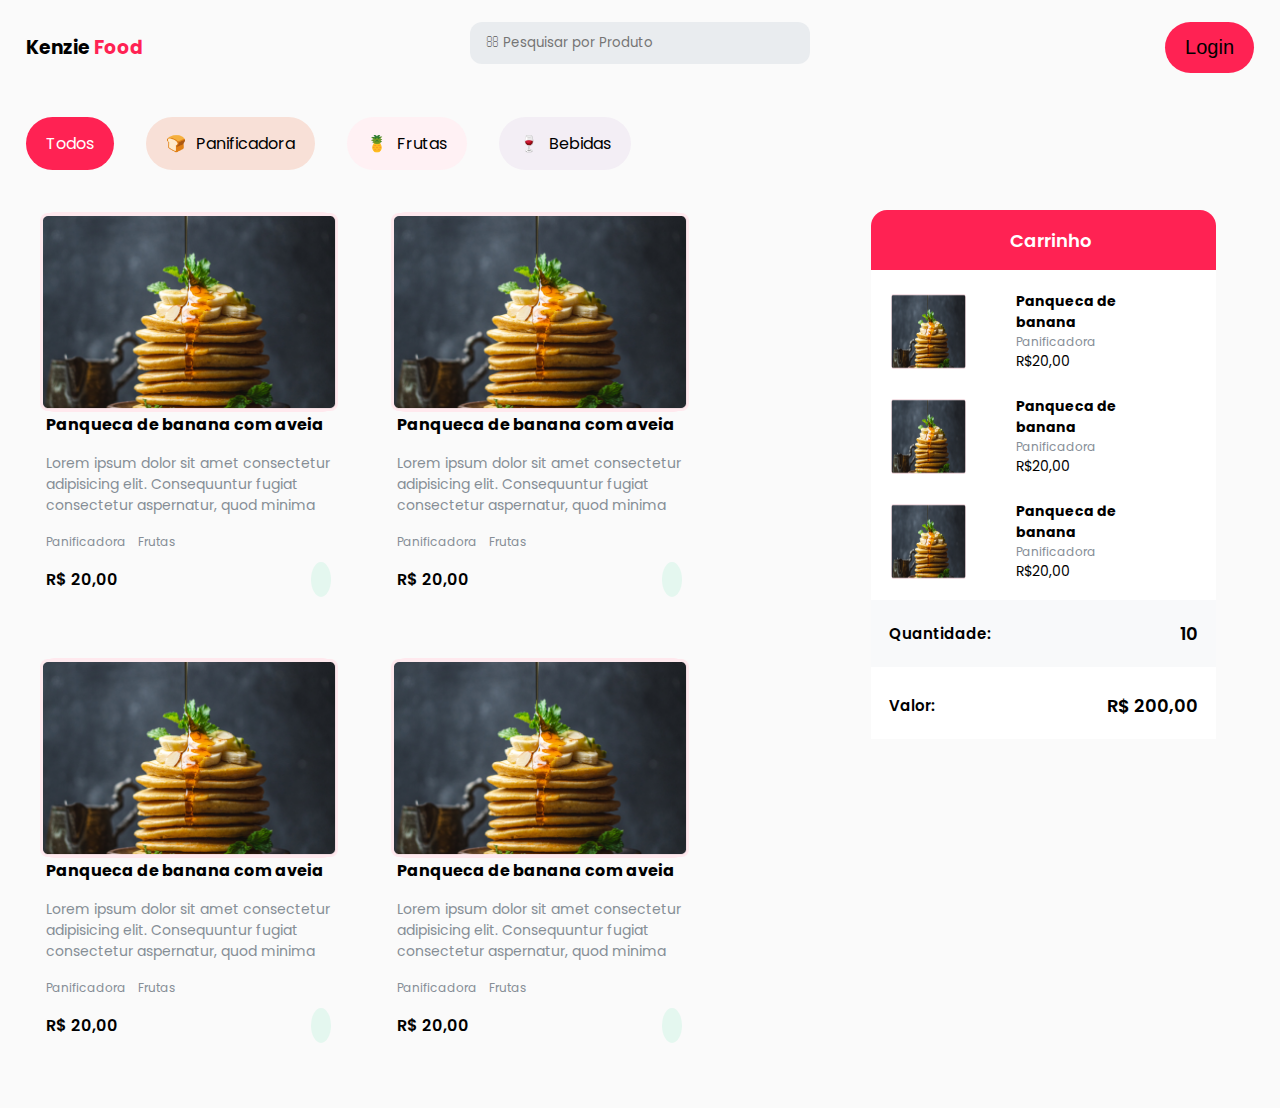
==== commit 9c1a009a: "Dashboard HTML CSS versao final" ====
--- a/index.html
+++ b/index.html
@@ -19,8 +19,7 @@
       <nav class="nav">
         <div class="logo-container">
           <h3 class="logo">Kenzie <span class="span-logo">Food</span></h3>
-          <button class="menu menu-login" id="menu-mobile">Login
-          </button>
+          <button class="menu menu-login" id="menu-mobile">Login</button>
         </div>
         <div class="search">
           <form action="submit" class="form-search" id="form-search">
@@ -41,111 +40,178 @@
       </nav>
     </header>
 
-    <main class="" id="main">
-      <section id="products-display" class="products-display"> <!-- Produtos serao criados dentro deste div pelo DOM  -->
-        <!-- <div class="product">
-          <figure class="product-image-container">
-            <img src="./src/img/Frame 5.png" alt="" class="product-image"/>
-          </figure>
-          <div class="product-details">
-            <h4 class="product-title">Panqueca de banana com aveia</h4>
-            <p class="product-description">
-              Lorem ipsum dolor sit amet consectetur adipisicing elit. Consequuntur fugiat
-              consectetur aspernatur, quod minima
-            </p>
-            <ul class="product-categories">
-              <li class="product-category">Panificadora</li>
-              <li class="product-category">Frutas</li>
-            </ul>
-            <div class="product-purcharse">
-              <small class="product-price">R$ 20,00</small>
-              <button class="btn-addToCart" id="IDDOPRODUTO"><i  class="fas fa-shopping-cart product-cart"></i></i>
-            </div>
-          </div>
-        </div>
- -->
+    <main class="main" id="main">
+      <section id="products-display" class="products-display">
+        <!-- Produtos serao criados dentro deste div pelo DOM  -->
+        <!-- EXMPLO HTML  -->
+         <div class="product">
+          <div class="product-image-container">
+            <img src="./src/img/Frame 5.png" alt="" class="product-image"/>
+          </div>
+          <div class="product-details">
+            <h4 class="product-title">Panqueca de banana com aveia</h4>
+            <p class="product-description">
+              Lorem ipsum dolor sit amet consectetur adipisicing elit. Consequuntur fugiat
+              consectetur aspernatur, quod minima
+            </p>
+            <ul class="product-categories">
+              <li class="product-category">Panificadora</li>
+              <li class="product-category">Frutas</li>
+            </ul>
+            <div class="product-purcharse">
+              <small class="product-price">R$ 20,00</small>
+              <button class="btn-addToCart" id="btn-addToCart"><i  class="fas fa-shopping-cart product-cart"></i></i>
+            </div>
+          </div>
+        </div>
+         <div class="product">
+          <div class="product-image-container">
+            <img src="./src/img/Frame 5.png" alt="" class="product-image"/>
+          </div>
+          <div class="product-details">
+            <h4 class="product-title">Panqueca de banana com aveia</h4>
+            <p class="product-description">
+              Lorem ipsum dolor sit amet consectetur adipisicing elit. Consequuntur fugiat
+              consectetur aspernatur, quod minima
+            </p>
+            <ul class="product-categories">
+              <li class="product-category">Panificadora</li>
+              <li class="product-category">Frutas</li>
+            </ul>
+            <div class="product-purcharse">
+              <small class="product-price">R$ 20,00</small>
+              <button class="btn-addToCart" id="btn-addToCart"><i  class="fas fa-shopping-cart product-cart"></i></i>
+            </div>
+          </div>
+        </div>
+         <div class="product">
+          <div class="product-image-container">
+            <img src="./src/img/Frame 5.png" alt="" class="product-image"/>
+          </div>
+          <div class="product-details">
+            <h4 class="product-title">Panqueca de banana com aveia</h4>
+            <p class="product-description">
+              Lorem ipsum dolor sit amet consectetur adipisicing elit. Consequuntur fugiat
+              consectetur aspernatur, quod minima
+            </p>
+            <ul class="product-categories">
+              <li class="product-category">Panificadora</li>
+              <li class="product-category">Frutas</li>
+            </ul>
+            <div class="product-purcharse">
+              <small class="product-price">R$ 20,00</small>
+              <button class="btn-addToCart" id="btn-addToCart"><i  class="fas fa-shopping-cart product-cart"></i></i>
+            </div>
+          </div>
+        </div>
+         <div class="product">
+          <div class="product-image-container">
+            <img src="./src/img/Frame 5.png" alt="" class="product-image"/>
+          </div>
+          <div class="product-details">
+            <h4 class="product-title">Panqueca de banana com aveia</h4>
+            <p class="product-description">
+              Lorem ipsum dolor sit amet consectetur adipisicing elit. Consequuntur fugiat
+              consectetur aspernatur, quod minima
+            </p>
+            <ul class="product-categories">
+              <li class="product-category">Panificadora</li>
+              <li class="product-category">Frutas</li>
+            </ul>
+            <div class="product-purcharse">
+              <small class="product-price">R$ 20,00</small>
+              <button class="btn-addToCart" id="btn-addToCart"><i  class="fas fa-shopping-cart product-cart"></i></i>
+            </div>
+          </div>
+        </div>
       </section>
 
       <aside class="shopping-cart" id="shopping-cart">
         <div class="shopping-cart-container">
           <div class="shopping-cart-title">
-            <i  class="fas fa-shopping-cart shopping-cart-icon"></i>
+            <i class="fas fa-shopping-cart shopping-cart-icon"></i>
             <small class="shopping-cart-small">Carrinho</small>
-            <button id="btn-close-cart"><i class="fa-solid fa-xmark shopping-cart-close"></i></button>
-          </div>
-
-          <div class="shopping-cart-products"> <!-- Produtos serao criados dentro deste div pelo DOM  -->
-            <div class="shopping-cart-product">
-              <div class="shopping-div-img">
-                <img src="./src/img/Frame 5.png" alt="" class="cart-product-img">
-              </div>
-
-              <div class="shopping-div-details">
-              <h4 class="cart-product-title">Panqueca de banana</h4>
-              <p class="cart-product-category">Panificadora</p>
-              <small class="cart-product-price">R$20,00</small>
-              </div>
-
-              <div class="shopping-div-delete">
-                <button class="remove-from-cart" id="IDDOPRODUTO"><i class="fa fa-trash"></i></button>
-                <input type="number" value="1" onkeydown="return false" class="input-cart-product" id="inputIDDOPRODUTO" min="1" max="10">
-              </div>
-            </div>
-
-            <div class="shopping-cart-product">
-              <div class="shopping-div-img">
-                <img src="./src/img/Frame 5.png" alt="" class="cart-product-img">
-              </div>
-
-              <div class="shopping-div-details">
-              <h4 class="cart-product-title">Panqueca de banana</h4>
-              <p class="cart-product-category">Panificadora</p>
-              <small class="cart-product-price">R$20,00</small>
-              </div>
-
-              <div class="shopping-div-delete">
-                <button class="remove-from-cart" id="IDDOPRODUTO"><i class="fa fa-trash"></i></button>
-                <input type="number" value="1" onkeydown="return false" class="input-cart-product" id="inputIDDOPRODUTO" min="1" max="10">
-              </div>
-            </div>
-
-            <div class="shopping-cart-product">
-              <div class="shopping-div-img">
-                <img src="./src/img/Frame 5.png" alt="" class="cart-product-img">
-              </div>
-
-              <div class="shopping-div-details">
-              <h4 class="cart-product-title">Panqueca de banana</h4>
-              <p class="cart-product-category">Panificadora</p>
-              <small class="cart-product-price">R$20,00</small>
-              </div>
-
-              <div class="shopping-div-delete">
-                <button class="remove-from-cart" id="IDDOPRODUTO"><i class="fa fa-trash"></i></button>
-                <input type="number" value="1" onkeydown="return false" class="input-cart-product" id="inputIDDOPRODUTO" min="1" max="10">
+            <button id="btn-close-cart">
+              <i class="fa-solid fa-xmark shopping-cart-close"></i>
+            </button>
+          </div>
+
+          <div class="shopping-cart-products">
+            <!-- Produtos serao criados dentro deste div pelo DOM  -->
+            <!-- EXEMPLO HTML  -->
+            <div class="shopping-cart-product">
+              <div class="shopping-div-img">
+                <img src="./src/img/Frame 5.png" alt="" class="cart-product-img">
+              </div>
+              <div class="shopping-div-details">
+              <h4 class="cart-product-title">Panqueca de banana</h4>
+              <p class="cart-product-category">Panificadora</p>
+              <small class="cart-product-price">R$20,00</small>
+              </div>
+              <div class="shopping-div-delete">
+                <button class="remove-from-cart" id="IDDOPRODUTO"><i class="fa fa-trash"></i></button>
+              </div>
+            </div>
+            <div class="shopping-cart-product">
+              <div class="shopping-div-img">
+                <img src="./src/img/Frame 5.png" alt="" class="cart-product-img">
+              </div>
+              <div class="shopping-div-details">
+              <h4 class="cart-product-title">Panqueca de banana</h4>
+              <p class="cart-product-category">Panificadora</p>
+              <small class="cart-product-price">R$20,00</small>
+              </div>
+              <div class="shopping-div-delete">
+                <button class="remove-from-cart" id="IDDOPRODUTO"><i class="fa fa-trash"></i></button>
+              </div>
+            </div>
+            <div class="shopping-cart-product">
+              <div class="shopping-div-img">
+                <img src="./src/img/Frame 5.png" alt="" class="cart-product-img">
+              </div>
+              <div class="shopping-div-details">
+              <h4 class="cart-product-title">Panqueca de banana</h4>
+              <p class="cart-product-category">Panificadora</p>
+              <small class="cart-product-price">R$20,00</small>
+              </div>
+              <div class="shopping-div-delete">
+                <button class="remove-from-cart" id="IDDOPRODUTO"><i class="fa fa-trash"></i></button>
+              </div>
+            </div>
+            <div class="shopping-cart-product">
+              <div class="shopping-div-img">
+                <img src="./src/img/Frame 5.png" alt="" class="cart-product-img">
+              </div>
+              <div class="shopping-div-details">
+              <h4 class="cart-product-title">Panqueca de banana</h4>
+              <p class="cart-product-category">Panificadora</p>
+              <small class="cart-product-price">R$20,00</small>
+              </div>
+              <div class="shopping-div-delete">
+                <button class="remove-from-cart" id="IDDOPRODUTO"><i class="fa fa-trash"></i></button>
               </div>
             </div>
           </div>
 
           <div class="shopping-amount">
             <small>Quantidade:</small>
-            <span>10</span>
+            <span id="span-amount">10</span>
           </div>
 
           <div class="shopping-value">
             <small>Valor:</small>
-            <span>R$ 200,00</span>
+            <span id="span-value">R$ 200,00</span>
           </div>
         </div>
       </aside>
 
       <button class="btn-show-cart" id="btn-show-cart">
-        <i  class="fas fa-shopping-cart btn-cart-icon"></i>
+        <i class="fas fa-shopping-cart btn-cart-icon"></i>
         <small class="btn-cart-small">Carrinho</small>
       </button>
     </main>
 
-    <!-- <header class="header-desktop"></header>  sei n se vai precisar-->
-    <script type="module" src="./src/script/script.js"></script>
+    <footer></footer>
+    <script src="./src/script/script.js"></script>
   </body>
 </html>
--- a/src/styles/style.css
+++ b/src/styles/style.css
@@ -114,6 +114,7 @@
 /* ----------------------------Main--------------------------------------- */
 
 .products-display {
+  height: 100%;
   display: flex;
   justify-content: flex-start;
   align-items: center;
@@ -125,6 +126,7 @@
 }
 
 .product {
+  border: 2px solid transparent;
   display: flex;
   flex-direction: column;
   justify-content: flex-start;
@@ -144,8 +146,13 @@
 }
 
 .product .product-image {
-  max-width: 300px;
+  width: 298px;
   object-fit: cover;
+}
+
+.product:hover {
+  border: 2px solid #ff2253;
+  border-radius: 12px;
 }
 
 .product-details {
@@ -399,6 +406,10 @@
 /* --------------------------------- Desktop */
 
 @media (min-width: 764px) {
+  body {
+    background-color: #fafafa;
+  }
+
   /* NAV ------------------------------- */
   .nav {
     position: relative;
@@ -439,15 +450,15 @@
     transition: all 0.8s;
   }
   .filters #panificadora:hover {
-    background-color: #f4cabb;
+    background-color: #ff2253;
   }
   .filters #frutas:hover {
     transition: all 0.8s;
-    background-color: #f9d0d9;
+    background-color: #ff2253;
   }
   .filters #bebidas:hover {
     transition: all 0.8s;
-    background-color: #e8caf4;
+    background-color: #ff2253;
   }
 
   /* Products ----------------------------------- */
@@ -464,6 +475,12 @@
     margin-left: 26px;
   }
 
+  .product-cart:hover {
+    color: #fff;
+    background-color: #0ca678;
+    transition: all 0.4s;
+  }
+
   .shopping-cart {
     margin-top: 18px;
     position: sticky;
@@ -502,6 +519,11 @@
     cursor: pointer;
   }
 
+  .fa-trash:hover {
+    color: #ff2253;
+    transition: all 0.3s;
+  }
+
   footer {
     background-color: #fafafa;
     height: 50px;
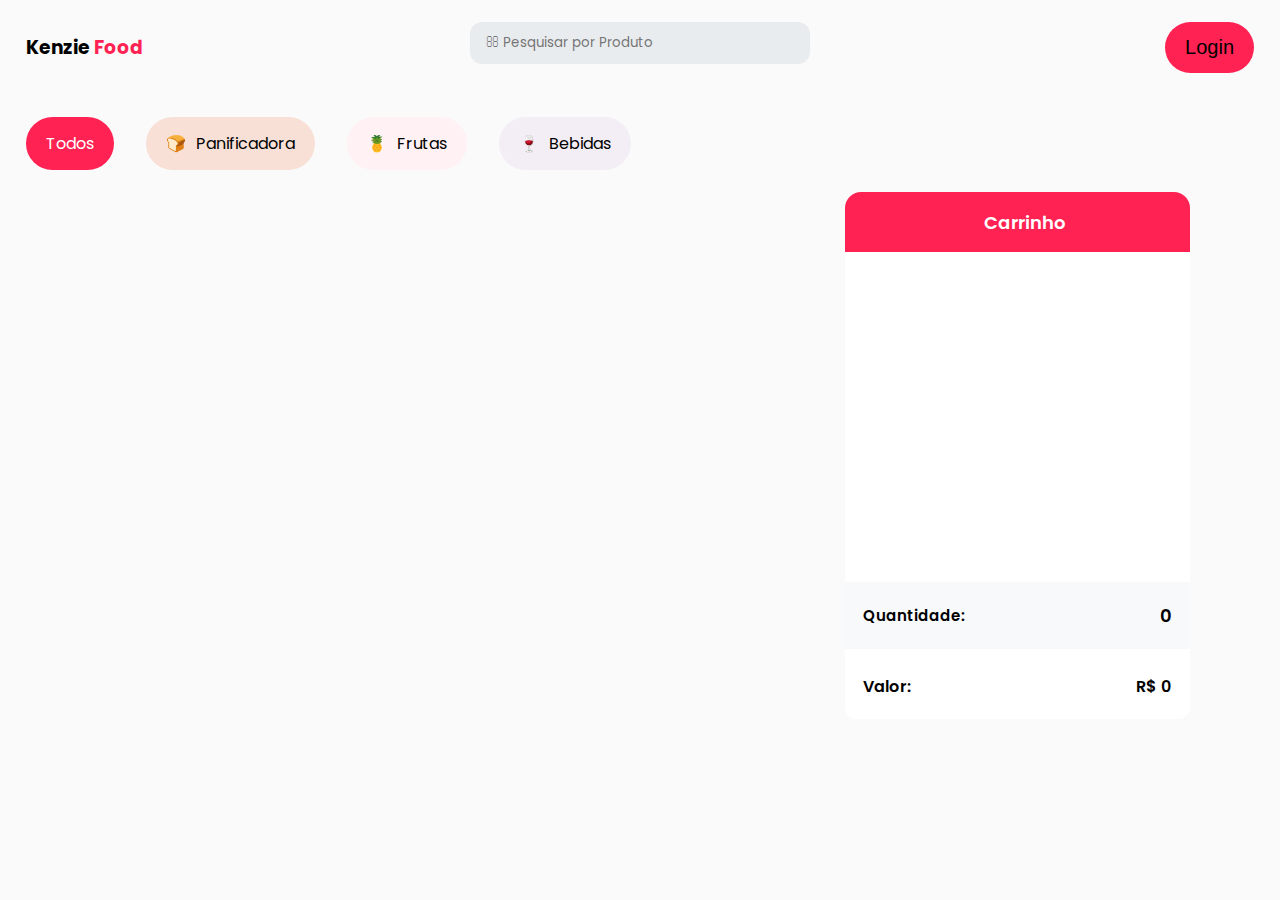
==== commit 2962efff: "carrinho de compras atualizado" ====
--- a/index.html
+++ b/index.html
@@ -20,16 +20,23 @@
         <div class="logo-container">
           <h3 class="logo">Kenzie <span class="span-logo">Food</span></h3>
           <button class="menu menu-login" id="menu-mobile">Login</button>
+          <div class="btn-profile-container display-none">
+            <button class="profile" id="profile"><i class="fas fa-user"></i></button>
+            <div class="div-links display-none">
+              <a href="./src/pages/dashboard.html" class="link">Area Usuario</a>
+              <button class="link" id="logout">Logout</button>
+            </div>
+          </div>
         </div>
         <div class="search">
-          <form action="submit" class="form-search" id="form-search">
+          <div  class="form-search" id="form-search">
             <input
               type="text"
               class="input-search"
               placeholder="&#xF002; Pesquisar por Produto"
               style="font-family: 'Poppins', FontAwesome"
             />
-          </form>
+          </div>
         </div>
         <div class="filters">
           <a class="filter selected" id="todos">Todos</a>
@@ -43,87 +50,6 @@
     <main class="main" id="main">
       <section id="products-display" class="products-display">
         <!-- Produtos serao criados dentro deste div pelo DOM  -->
-        <!-- EXMPLO HTML  -->
-         <div class="product">
-          <div class="product-image-container">
-            <img src="./src/img/Frame 5.png" alt="" class="product-image"/>
-          </div>
-          <div class="product-details">
-            <h4 class="product-title">Panqueca de banana com aveia</h4>
-            <p class="product-description">
-              Lorem ipsum dolor sit amet consectetur adipisicing elit. Consequuntur fugiat
-              consectetur aspernatur, quod minima
-            </p>
-            <ul class="product-categories">
-              <li class="product-category">Panificadora</li>
-              <li class="product-category">Frutas</li>
-            </ul>
-            <div class="product-purcharse">
-              <small class="product-price">R$ 20,00</small>
-              <button class="btn-addToCart" id="btn-addToCart"><i  class="fas fa-shopping-cart product-cart"></i></i>
-            </div>
-          </div>
-        </div>
-         <div class="product">
-          <div class="product-image-container">
-            <img src="./src/img/Frame 5.png" alt="" class="product-image"/>
-          </div>
-          <div class="product-details">
-            <h4 class="product-title">Panqueca de banana com aveia</h4>
-            <p class="product-description">
-              Lorem ipsum dolor sit amet consectetur adipisicing elit. Consequuntur fugiat
-              consectetur aspernatur, quod minima
-            </p>
-            <ul class="product-categories">
-              <li class="product-category">Panificadora</li>
-              <li class="product-category">Frutas</li>
-            </ul>
-            <div class="product-purcharse">
-              <small class="product-price">R$ 20,00</small>
-              <button class="btn-addToCart" id="btn-addToCart"><i  class="fas fa-shopping-cart product-cart"></i></i>
-            </div>
-          </div>
-        </div>
-         <div class="product">
-          <div class="product-image-container">
-            <img src="./src/img/Frame 5.png" alt="" class="product-image"/>
-          </div>
-          <div class="product-details">
-            <h4 class="product-title">Panqueca de banana com aveia</h4>
-            <p class="product-description">
-              Lorem ipsum dolor sit amet consectetur adipisicing elit. Consequuntur fugiat
-              consectetur aspernatur, quod minima
-            </p>
-            <ul class="product-categories">
-              <li class="product-category">Panificadora</li>
-              <li class="product-category">Frutas</li>
-            </ul>
-            <div class="product-purcharse">
-              <small class="product-price">R$ 20,00</small>
-              <button class="btn-addToCart" id="btn-addToCart"><i  class="fas fa-shopping-cart product-cart"></i></i>
-            </div>
-          </div>
-        </div>
-         <div class="product">
-          <div class="product-image-container">
-            <img src="./src/img/Frame 5.png" alt="" class="product-image"/>
-          </div>
-          <div class="product-details">
-            <h4 class="product-title">Panqueca de banana com aveia</h4>
-            <p class="product-description">
-              Lorem ipsum dolor sit amet consectetur adipisicing elit. Consequuntur fugiat
-              consectetur aspernatur, quod minima
-            </p>
-            <ul class="product-categories">
-              <li class="product-category">Panificadora</li>
-              <li class="product-category">Frutas</li>
-            </ul>
-            <div class="product-purcharse">
-              <small class="product-price">R$ 20,00</small>
-              <button class="btn-addToCart" id="btn-addToCart"><i  class="fas fa-shopping-cart product-cart"></i></i>
-            </div>
-          </div>
-        </div>
       </section>
 
       <aside class="shopping-cart" id="shopping-cart">
@@ -136,71 +62,35 @@
             </button>
           </div>
 
-          <div class="shopping-cart-products">
+          <section class="shopping-cart-products">
             <!-- Produtos serao criados dentro deste div pelo DOM  -->
             <!-- EXEMPLO HTML  -->
-            <div class="shopping-cart-product">
+            <!-- <div class="shopping-cart-product">
               <div class="shopping-div-img">
-                <img src="./src/img/Frame 5.png" alt="" class="cart-product-img">
+                <img src="./src/img/Frame 5.png" alt="" class="cart-product-img" />
               </div>
               <div class="shopping-div-details">
-              <h4 class="cart-product-title">Panqueca de banana</h4>
-              <p class="cart-product-category">Panificadora</p>
-              <small class="cart-product-price">R$20,00</small>
+                <h4 class="cart-product-title">Panqueca de banana</h4>
+                <p class="cart-product-category">Panificadora</p>
+                <small class="cart-product-price">R$20,00</small>
               </div>
               <div class="shopping-div-delete">
-                <button class="remove-from-cart" id="IDDOPRODUTO"><i class="fa fa-trash"></i></button>
+                <button class="remove-from-cart">
+                  <i class="fa fa-trash"></i>
+                  <p>Qnt:<span >0</span></p>
+                </button>
               </div>
-            </div>
-            <div class="shopping-cart-product">
-              <div class="shopping-div-img">
-                <img src="./src/img/Frame 5.png" alt="" class="cart-product-img">
-              </div>
-              <div class="shopping-div-details">
-              <h4 class="cart-product-title">Panqueca de banana</h4>
-              <p class="cart-product-category">Panificadora</p>
-              <small class="cart-product-price">R$20,00</small>
-              </div>
-              <div class="shopping-div-delete">
-                <button class="remove-from-cart" id="IDDOPRODUTO"><i class="fa fa-trash"></i></button>
-              </div>
-            </div>
-            <div class="shopping-cart-product">
-              <div class="shopping-div-img">
-                <img src="./src/img/Frame 5.png" alt="" class="cart-product-img">
-              </div>
-              <div class="shopping-div-details">
-              <h4 class="cart-product-title">Panqueca de banana</h4>
-              <p class="cart-product-category">Panificadora</p>
-              <small class="cart-product-price">R$20,00</small>
-              </div>
-              <div class="shopping-div-delete">
-                <button class="remove-from-cart" id="IDDOPRODUTO"><i class="fa fa-trash"></i></button>
-              </div>
-            </div>
-            <div class="shopping-cart-product">
-              <div class="shopping-div-img">
-                <img src="./src/img/Frame 5.png" alt="" class="cart-product-img">
-              </div>
-              <div class="shopping-div-details">
-              <h4 class="cart-product-title">Panqueca de banana</h4>
-              <p class="cart-product-category">Panificadora</p>
-              <small class="cart-product-price">R$20,00</small>
-              </div>
-              <div class="shopping-div-delete">
-                <button class="remove-from-cart" id="IDDOPRODUTO"><i class="fa fa-trash"></i></button>
-              </div>
-            </div>
-          </div>
+            </div> -->
+          </section>
 
           <div class="shopping-amount">
             <small>Quantidade:</small>
-            <span id="span-amount">10</span>
+            <span id="span-amount">0</span>
           </div>
 
           <div class="shopping-value">
             <small>Valor:</small>
-            <span id="span-value">R$ 200,00</span>
+            <p>R$ <small id="span-value">0</small></p>
           </div>
         </div>
       </aside>
@@ -209,9 +99,57 @@
         <i class="fas fa-shopping-cart btn-cart-icon"></i>
         <small class="btn-cart-small">Carrinho</small>
       </button>
+
+      <aside class="container-popup display-none" id="popup-login">
+        <div class="title-popup">
+          <h4 class="h4-popup">Login</h4>
+          <button class="btn-popup" id="close-login">
+            <i class="fa fa-window-close" aria-hidden="true"></i>
+          </button>
+        </div>
+
+        <form action="" class="form" id="form-login">
+          <input class="form-input" id="form-email-login" type="email" placeholder="email@kenzie.com" required />
+          <input class="form-input" id="form-password-login" type="password" placeholder="Senha" required />
+          <button type="submit" class="form-submit-btn">Login</button>
+        </form>
+
+        <a href="" class="link-redirecionamento" id="redirecionar-cadastro">Cadastre-se Aqui!</a>
+      </aside>
     </main>
 
+    <aside class="container-popup display-none" id="popup-register">
+      <div class="title-popup">
+        <h4 class="h4-popup">Cadastrar-se</h4>
+        <button class="btn-popup" id="close-register">
+          <i class="fa fa-window-close" aria-hidden="true"></i>
+        </button>
+      </div>
+
+      <form action="" class="form" id="form-register">
+        <input class="form-input" id="form-name-register" type="text" placeholder="Nome" required />
+        <input class="form-input" id="form-email-register" type="email" placeholder="email@kenzie.com" required />
+        <input class="form-input" id="form-password-register" type="password" placeholder="Senha" required />
+        <button type="submit" class="form-submit-btn">Cadastrar</button>
+      </form>
+
+      <a href="" class="link-redirecionamento" id="redirecionar-login">Já sou cadastrado!</a>
+    </aside>
+
+    <aside class="alert-popup display-none" id="alert">
+      <div class="nav-alert">
+        <h5>Error!</h5>
+        <button class="close-alert" id="close-alert">
+          <i class="fa fa-window-close" aria-hidden="true"></i>
+        </button>
+      </div>
+      <div class="content-alert">
+        <p id="text-alert">Lorem ipsum dolor sit amet, consectetur adipisicing elit. Fuga, omnis.</p>
+      </div>
+    </aside>
+  </main>
+
     <footer></footer>
-    <script src="./src/script/script.js"></script>
+    <script type="module" src="./src/script/script.js"></script>
   </body>
 </html>
--- a/src/styles/style.css
+++ b/src/styles/style.css
@@ -1,6 +1,7 @@
 @import url('https://fonts.googleapis.com/css2?family=Poppins:ital,wght@0,100;0,200;0,300;0,400;0,600;0,700;1,300;1,500&display=swap');
 
 * {
+  color: #000;
   padding: 0;
   margin: 0;
   border: 0;
@@ -96,11 +97,21 @@
   border-radius: 32px;
 }
 
-.filters .filter.selected {
+.selected {
+  background-color: #ff2253 !important;
+  color: #fff !important;
+}
+
+.filters #todos {
+  background-color: #aaddce;
+  color: #000;
+}
+
+.filters #todos:hover {
   background-color: #ff2253;
   color: #fff;
-}
-
+  transition: all 0.3s;
+}
 .filters #panificadora {
   background-color: #fff7f4;
 }
@@ -147,7 +158,9 @@
 
 .product .product-image {
   width: 298px;
+  height: 200px;
   object-fit: cover;
+  border-radius: 6px;
 }
 
 .product:hover {
@@ -295,7 +308,7 @@
   display: flex;
   justify-content: space-between;
   align-items: center;
-  gap: 50px;
+  gap: 18px;
 }
 
 .shopping-div-img {
@@ -316,7 +329,7 @@
   height: 100%;
 }
 .cart-product-title {
-  font-size: 14px;
+  font-size: 12px;
 }
 
 .cart-product-category {
@@ -333,12 +346,12 @@
   height: 100%;
   display: flex;
   flex-direction: column;
-  align-items: flex-end;
+  align-items: center;
   justify-content: space-between;
 }
 
 .remove-from-cart {
-  padding: 8px 4px;
+  padding: 3px 1px;
   font-size: 18px;
   background-color: #fff;
   color: #868e96;
@@ -356,6 +369,16 @@
   opacity: 1;
 }
 
+.pQuantidade {
+  font-size: 14px;
+  text-align: center;
+  font-weight: 500;
+  color: #fc0c40;
+}
+.pQuantidade small {
+  font-size: 14px;
+  font-weight: 600;
+}
 /* Shopping value / amount */
 
 .shopping-amount,
@@ -373,6 +396,16 @@
 
 .shopping-amount {
   background-color: #f8f9fa;
+}
+.shopping-value {
+  border-bottom-left-radius: 12px;
+  border-bottom-right-radius: 12px;
+}
+.shopping-value p {
+  font-size: 16px;
+}
+.shopping-value small {
+  font-size: 16px;
 }
 
 /* --------- Menu setting for mobile acionando toggle -----------*/
@@ -397,6 +430,10 @@
   opacity: 0.8;
 }
 
+.fa-trash {
+  color: #868e96;
+}
+
 /* -------------------------------Footer------------------ */
 
 footer {
@@ -471,7 +508,7 @@
   .products-display {
     flex-wrap: wrap;
     gap: 26px;
-    width: 66%;
+    width: 100%;
     margin-left: 26px;
   }
 
@@ -481,10 +518,17 @@
     transition: all 0.4s;
   }
 
+  .shopping-cart-container {
+    position: sticky;
+    top: 60px;
+    border-bottom-left-radius: 12px;
+    border-bottom-right-radius: 12px;
+  }
+
   .shopping-cart {
-    margin-top: 18px;
-    position: sticky;
-    display: inline-block;
+    position: relative;
+    margin-right: 90px;
+    display: block;
   }
 
   .shopping-cart-title {
@@ -529,3 +573,176 @@
     height: 50px;
   }
 }
+
+/* Referente a utilizacao da Api */
+
+.btn-profile-container {
+  position: relative;
+  display: flex;
+  flex-direction: column;
+  align-items: center;
+  width: 180px;
+}
+
+.profile {
+  padding: 14px 20px;
+  border-radius: 50%;
+
+  cursor: pointer;
+  font-size: 24px;
+  transition: all 0.3s;
+}
+
+.div-links {
+  display: flex;
+  flex-direction: column;
+  align-items: center;
+  justify-content: center;
+  background-color: #e9ecef;
+  margin-top: 55px;
+  padding: 15px;
+  position: fixed;
+}
+
+.link {
+  font-size: 20px;
+  width: 100%;
+  padding: 10px;
+  background: none;
+  transition: all 0.4s;
+}
+
+.link:hover {
+  background: #777;
+  color: #fff;
+}
+
+/* -------------------- formularios */
+
+.container-popup {
+  position: fixed;
+  top: 50%;
+  left: 50%;
+  transform: translate(-50%, -50%);
+  width: 380px;
+  height: 600px;
+  border-radius: 12px;
+  display: flex;
+  flex-direction: column;
+  justify-content: space-between;
+  align-items: flex-start;
+  background-color: #fff;
+  z-index: 2;
+  border: 2px solid #000;
+  text-align: center;
+}
+
+.title-popup {
+  border-top-left-radius: 12px;
+  border-top-right-radius: 12px;
+  width: 100%;
+  padding: 0 15px;
+  display: flex;
+  justify-content: space-between;
+  align-items: center;
+  height: 70px;
+  background: #f8f9fa;
+}
+
+.title-popup .btn-popup {
+  font-size: 22px;
+  background: #f8f9fa;
+  cursor: pointer;
+}
+
+.form {
+  padding: 0 15px;
+  width: 100%;
+  height: 50%;
+  display: flex;
+  flex-direction: column;
+  justify-content: space-between;
+  align-items: center;
+}
+
+.form input {
+  padding: 12px 16px;
+  background-color: #f8f9fa;
+  border-radius: 12px;
+  border: 1.5px solid #dee2e6;
+}
+
+.form .form-submit-btn {
+  padding: 15px 20px;
+  border-radius: 32px;
+  width: 75%;
+  background-color: #ff2253;
+  color: #fff;
+  cursor: pointer;
+  transition: all 0.5s;
+}
+
+.form .form-submit-btn:hover {
+  color: #000;
+  background-color: #fc0c40;
+}
+
+.link-redirecionamento {
+  width: 100%;
+  border-bottom-left-radius: 12px;
+  border-bottom-right-radius: 12px;
+  color: rgb(72, 72, 222);
+  padding: 20px;
+  margin-left: auto;
+  background: #f8f9fa;
+  font-size: 16px;
+}
+
+.link-redirecionamento:hover {
+  color: #ff2253;
+}
+
+/* Alert Popup */
+.alert-popup {
+  transform: translate(-50%, -50%);
+  position: fixed;
+  top: 50%;
+  left: 50%;
+  background-color: #ccc;
+  height: 250px;
+  width: 400px;
+  border-radius: 12px;
+  border: 1.5px solid #000;
+}
+
+.nav-alert {
+  padding: 12px 24px;
+  display: flex;
+  justify-content: space-between;
+  align-items: center;
+  background: #e9ecef;
+  border-bottom: 1.5px solid #000;
+  border-top-left-radius: 12px;
+  border-top-right-radius: 12px;
+}
+
+.close-alert {
+  cursor: pointer;
+  font-size: 26px;
+}
+.close-alert i {
+  color: #ff2253;
+}
+.content-alert {
+  height: 65%;
+  display: flex;
+  text-align: center;
+  align-items: center;
+  padding: 4px 10px;
+  justify-content: center;
+}
+
+/* display-none sempre por ultimo plz */
+.display-none {
+  display: none !important;
+}
